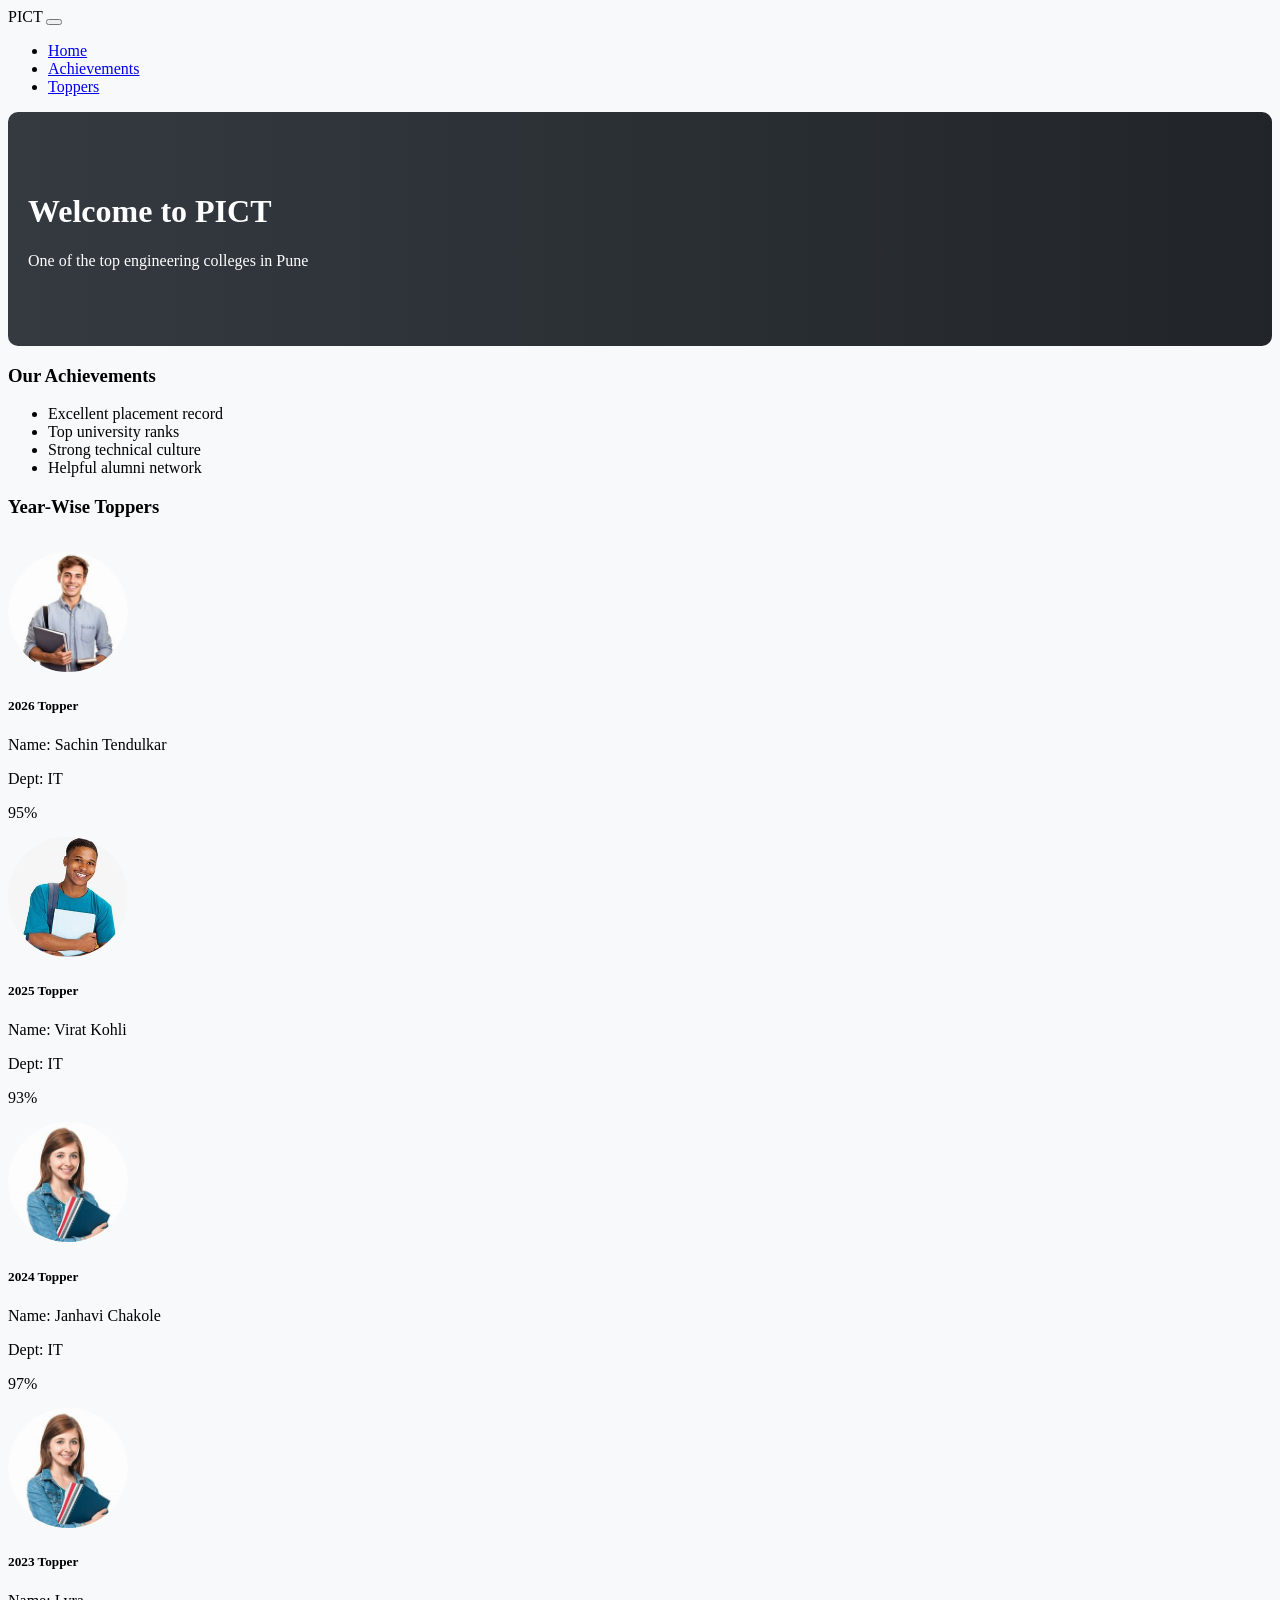
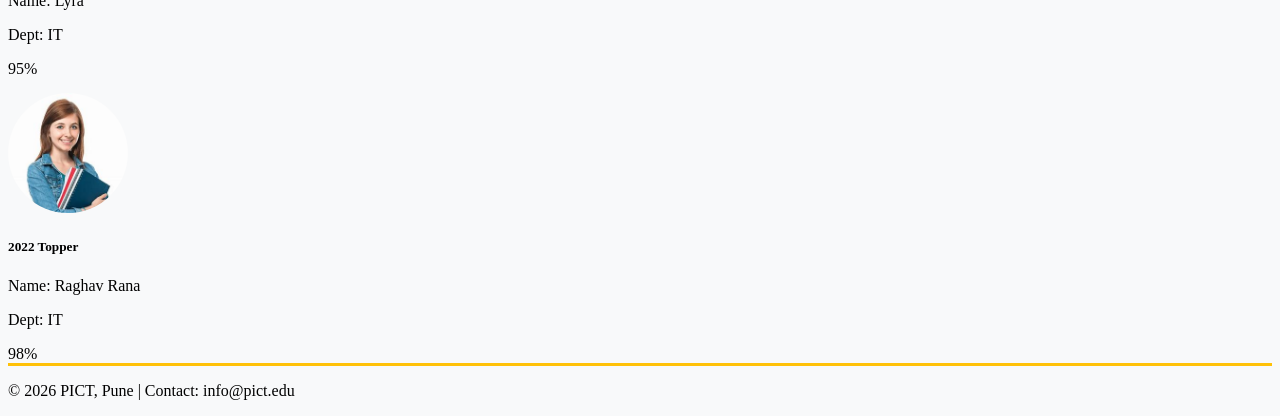
==== index.html @ 56a153ad "Add files via upload" ====
<!DOCTYPE html>
<html>
<head>
  <title>Pune Institute of Computer Technology</title>

  <!-- Bootstrap -->
  <link rel="stylesheet" href="">
  <script src=""></script>
  <link rel="stylesheet" href="app.css">
</head>

<body>

<!-- Navbar -->
<nav class="navbar navbar-expand-lg navbar-dark bg-dark shadow">
  <div class="container">
    <a class="navbar-brand fw-bold">PICT</a>

    <button class="navbar-toggler" data-bs-toggle="collapse" data-bs-target="#nav">
      <span class="navbar-toggler-icon"></span>
    </button>

    <div class="collapse navbar-collapse" id="nav">
      <ul class="navbar-nav ms-auto">
        <li class="nav-item"><a class="nav-link active" href="#">Home</a></li>
        <li class="nav-item"><a class="nav-link" href="/achievements.html">Achievements</a></li>
        <li class="nav-item"><a class="nav-link" href="/toppers.html">Toppers</a></li>
      </ul>
    </div>
  </div>
</nav>

<!-- Hero Section -->
<div class="container mt-4">
  <div class="hero text-center">
    <h1 class="fw-bold">Welcome to PICT</h1>
    <p class="lead">One of the top engineering colleges in Pune</p>
  </div>

  <!-- Achievements -->
  <h3 class="mt-5">Our Achievements</h3>
  <ul class="list-group mt-3">
    <li class="list-group-item">Excellent placement record</li>
    <li class="list-group-item">Top university ranks</li>
    <li class="list-group-item">Strong technical culture</li>
    <li class="list-group-item">Helpful alumni network</li>
  </ul>

  <!-- Toppers -->
  <h3 class="mt-5 text-center">Year-Wise Toppers</h3>

  <div class="row mt-4">

    <!-- Card 1 -->
    <div class="col-md-4 col-sm-6 mb-4">
      <div class="card text-center p-3">
        <img src="Student1.jpg">
        <div class="card-body">
          <h5 class="fw-bold">2026 Topper</h5>
          <p>Name: Sachin Tendulkar</p>
          <p>Dept: IT</p>
          <span class="badge bg-success">95%</span>
        </div>
      </div>
    </div>

    <!-- Card 2 -->
    <div class="col-md-4 col-sm-6 mb-4">
      <div class="card text-center p-3">
        <img src="student4.jpg">
        <div class="card-body">
          <h5 class="fw-bold">2025 Topper</h5>
          <p>Name: Virat Kohli</p>
          <p>Dept: IT</p>
          <span class="badge bg-success">93%</span>
        </div>
      </div>
    </div>

    <!-- Card 3 -->
    <div class="col-md-4 col-sm-6 mb-4">
      <div class="card text-center p-3">
        <img src="student3.jpg">
        <div class="card-body">
          <h5 class="fw-bold">2024 Topper</h5>
          <p>Name: Janhavi Chakole</p>
          <p>Dept: IT</p>
          <span class="badge bg-success">97%</span>
        </div>
      </div>
    </div>

    <!-- Card 4 -->
    <div class="col-md-4 col-sm-6 mb-4">
      <div class="card text-center p-3">
        <img src="student3.jpg">
        <div class="card-body">
          <h5 class="fw-bold">2023 Topper</h5>
          <p>Name: Lyra</p>
          <p>Dept: IT</p>
          <span class="badge bg-success">95%</span>
        </div>
      </div>
    </div>

    <!-- Card 5 -->
     <div class="col-md-4 col-sm-6 mb-4">
      <div class="card text-center p-3">
        <img src="student3.jpg">
        <div class="card-body">
          <h5 class="fw-bold">2022 Topper</h5>
          <p>Name: Raghav Rana</p>
          <p>Dept: IT</p>
          <span class="badge bg-success">98%</span>
        </div>
      </div>
    </div>

  </div>
</div>

<!-- Footer -->
<footer class="bg-dark text-white text-center p-3 mt-5">
  <p class="mb-0">© 2026 PICT, Pune | Contact: info@pict.edu</p>
</footer>

</body>
</html>
---- app.css ----
body {
      background-color: #f8f9fa;
    }

.hero {
    background: linear-gradient(to right, #343a40, #212529);
    color: white;
    padding: 60px 20px;
    border-radius: 10px;
}

.card {
    transition: transform 0.3s, box-shadow 0.3s;
    border-radius: 12px;
}

.card:hover {
    transform: translateY(-8px);
    box-shadow: 0 8px 20px rgba(0,0,0,0.2);
}

.card img {
    border-radius: 50%;
    width: 120px;
    height: 120px;
    object-fit: cover;
    margin: 15px auto 0;
}

footer {
    border-top: 3px solid #ffc107;
}
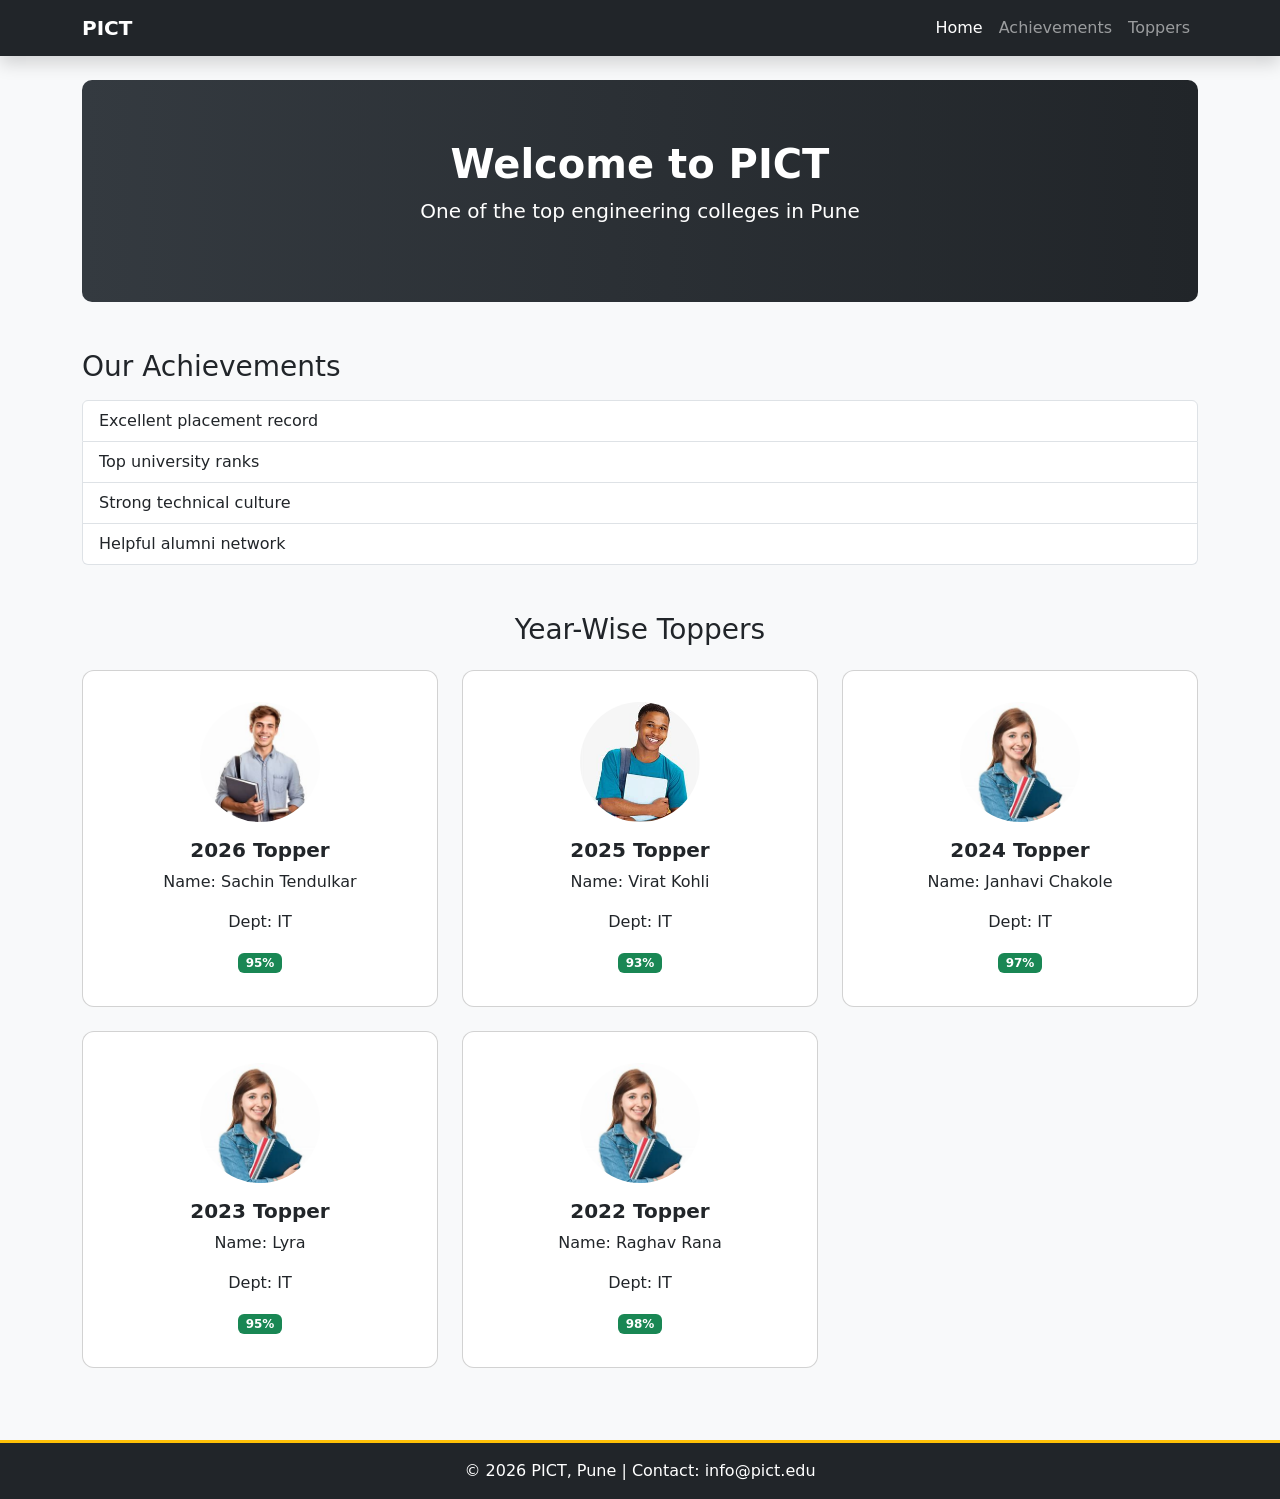
==== commit da507978: "Update index.html" ====
--- a/index.html
+++ b/index.html
@@ -4,8 +4,8 @@
   <title>Pune Institute of Computer Technology</title>
 
   <!-- Bootstrap -->
-  <link rel="stylesheet" href="">
-  <script src=""></script>
+  <link rel="stylesheet" href="bootstrap.min.css">
+  <script src="bootstrap.bundle.min.js"></script>
   <link rel="stylesheet" href="app.css">
 </head>
 
